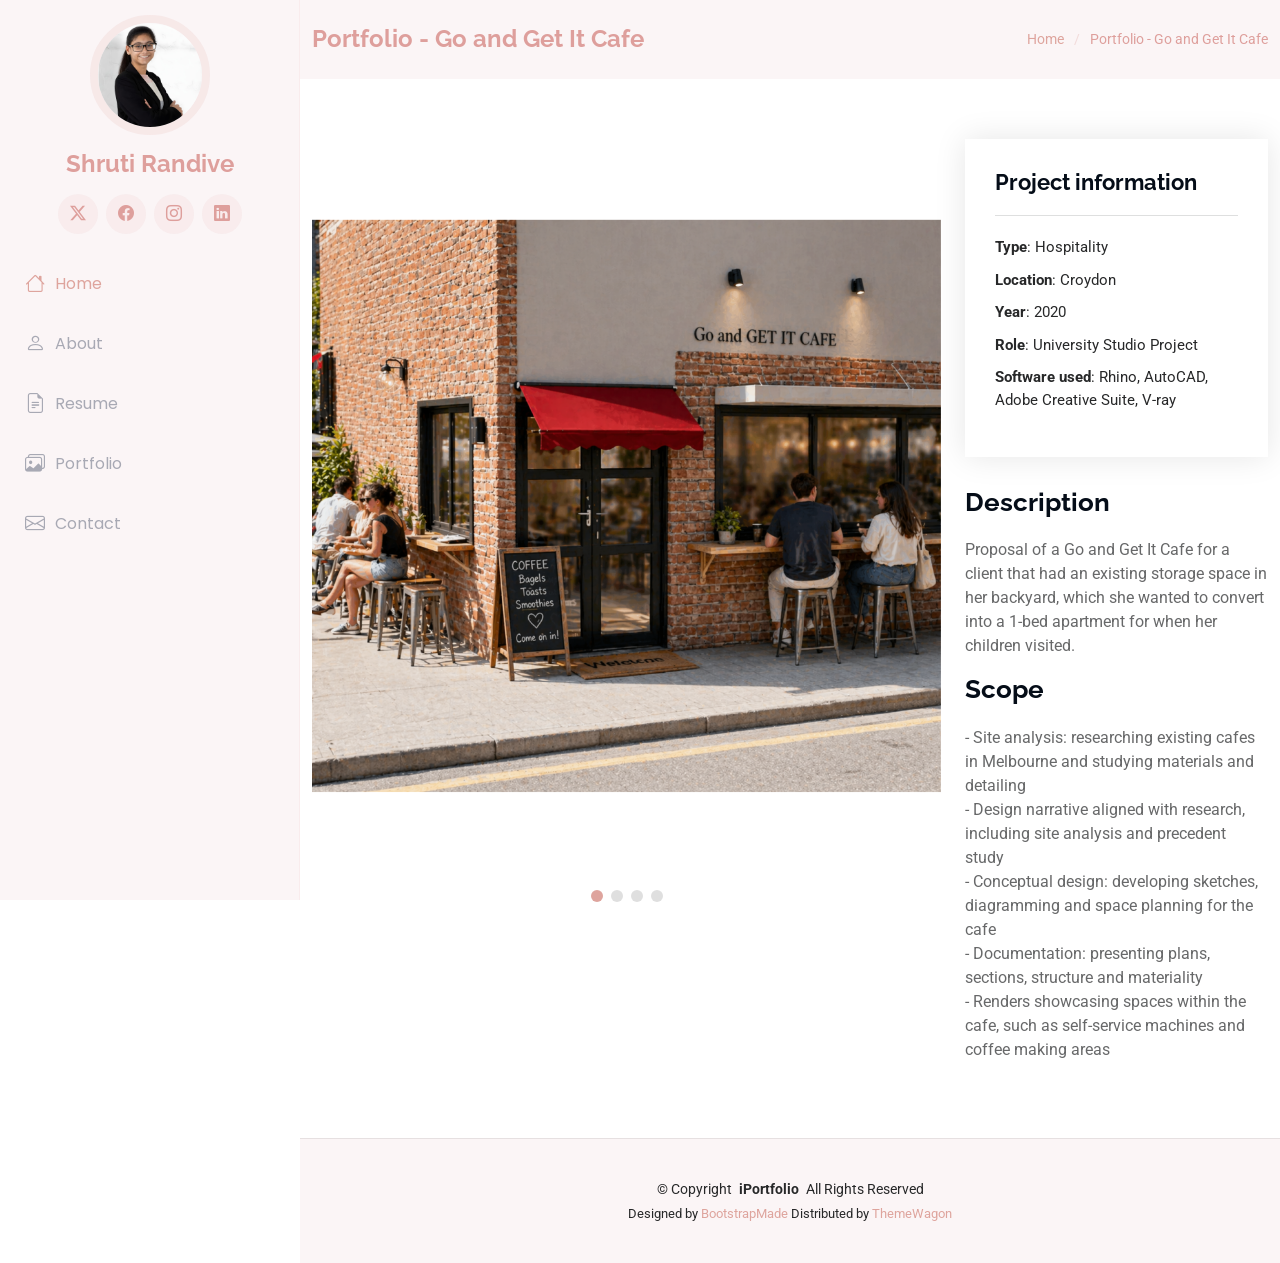
==== portfolio-cafe.html @ 5c04bd13 "adding cafe" ====
<!DOCTYPE html>
<html lang="en">

<head>
  <meta charset="utf-8">
  <meta content="width=device-width, initial-scale=1.0" name="viewport">
  <title>Shruti Randive - Portfolio Go and Get It Cafe</title>
  <meta content="" name="description">
  <meta content="" name="keywords">

  <!-- Favicons -->
  <link href="assets/img/favicon.png" rel="icon">
  <link href="assets/img/apple-touch-icon.png" rel="apple-touch-icon">

  <!-- Fonts -->
  <link href="https://fonts.googleapis.com" rel="preconnect">
  <link href="https://fonts.gstatic.com" rel="preconnect" crossorigin>
  <link href="https://fonts.googleapis.com/css2?family=Roboto:ital,wght@0,100;0,300;0,400;0,500;0,700;0,900;1,100;1,300;1,400;1,500;1,700;1,900&family=Poppins:ital,wght@0,100;0,200;0,300;0,400;0,500;0,600;0,700;0,800;0,900;1,100;1,200;1,300;1,400;1,500;1,600;1,700;1,800;1,900&family=Raleway:ital,wght@0,100;0,200;0,300;0,400;0,500;0,600;0,700;0,800;0,900;1,100;1,200;1,300;1,400;1,500;1,600;1,700;1,800;1,900&display=swap" rel="stylesheet">

  <!-- Vendor CSS Files -->
  <link href="assets/vendor/bootstrap/css/bootstrap.min.css" rel="stylesheet">
  <link href="assets/vendor/bootstrap-icons/bootstrap-icons.css" rel="stylesheet">
  <link href="assets/vendor/aos/aos.css" rel="stylesheet">
  <link href="assets/vendor/glightbox/css/glightbox.min.css" rel="stylesheet">
  <link href="assets/vendor/swiper/swiper-bundle.min.css" rel="stylesheet">

  <!-- Main CSS File -->
  <link href="assets/css/main.css" rel="stylesheet">

  <!-- =======================================================
  * Template Name: iPortfolio
  * Template URL: https://bootstrapmade.com/iportfolio-bootstrap-portfolio-websites-template/
  * Updated: Jun 29 2024 with Bootstrap v5.3.3
  * Author: BootstrapMade.com
  * License: https://bootstrapmade.com/license/
  ======================================================== -->
</head>

<body class="portfolio-details-page">

  <header id="header" class="header dark-background d-flex flex-column">
    <i class="header-toggle d-xl-none bi bi-list"></i>

    <div class="profile-img">
      <img src="assets/img/my-profile-img.jpg" alt="" class="img-fluid rounded-circle">
    </div>

    <a href="index.html" class="logo d-flex align-items-center justify-content-center">
      <!-- Uncomment the line below if you also wish to use an image logo -->
      <!-- <img src="assets/img/logo.png" alt=""> -->
      <h1 class="sitename">Shruti Randive</h1>
    </a>

    <div class="social-links text-center">
      <a href="#" class="twitter"><i class="bi bi-twitter-x"></i></a>
      <a href="#" class="facebook"><i class="bi bi-facebook"></i></a>
      <a href="#" class="instagram"><i class="bi bi-instagram"></i></a>
      <a href="http://linkedin.com/in/shruti-r-a570221b3" class="linkedin"><i class="bi bi-linkedin"></i></a>
    </div>

    <nav id="navmenu" class="navmenu">
      <ul>
        <li><a href="index.html#hero" class="active"><i class="bi bi-house navicon"></i>Home</a></li>
        <li><a href="index.html#about"><i class="bi bi-person navicon"></i> About</a></li>
        <li><a href="index.html#resume"><i class="bi bi-file-earmark-text navicon"></i> Resume</a></li>
        <li><a href="index.html#portfolio"><i class="bi bi-images navicon"></i> Portfolio</a></li>
        <li><a href="index.html#contact"><i class="bi bi-envelope navicon"></i> Contact</a></li>
      </ul>
    </nav>

  </header>

  <main class="main">

    <!-- Page Title -->
    <div class="page-title dark-background">
      <div class="container d-lg-flex justify-content-between align-items-center">
        <h1 class="mb-2 mb-lg-0">Portfolio - Go and Get It Cafe</h1>
        <nav class="breadcrumbs">
          <ol>
            <li><a href="index.html">Home</a></li>
            <li class="current">Portfolio - Go and Get It Cafe</li>
          </ol>
        </nav>
      </div>
    </div><!-- End Page Title -->

    <!-- Portfolio Details Section -->
    <section id="portfolio-details" class="portfolio-details section">

      <div class="container" data-aos="fade-up" data-aos-delay="100">

        <div class="row gy-4">

          <div class="col-lg-8">
            <div class="portfolio-details-slider swiper init-swiper">

              <script type="application/json" class="swiper-config">
                {
                  "loop": true,
                  "speed": 600,
                  "autoplay": {
                    "delay": 5000
                  },
                  "slidesPerView": "auto",
                  "pagination": {
                    "el": ".swiper-pagination",
                    "type": "bullets",
                    "clickable": true
                  }
                }
              </script>

              <div class="swiper-wrapper align-items-center">

              <div class="swiper-slide">
                <img src="assets/img/portfolio/cafe/main.png" alt="">
              </div>

              <div class="swiper-slide">
                <img src="assets/img/portfolio/cafe/info1.png" alt="">
              </div>

              <div class="swiper-slide">
                <img src="assets/img/portfolio/cafe/info2.png" alt="">
              </div>

              <div class="swiper-slide">
                <img src="assets/img/portfolio/cafe/info3.png" alt="">
              </div>

              </div>
              <div class="swiper-pagination"></div>
            </div>
          </div>

          <div class="col-lg-4">
            <div class="portfolio-info" data-aos="fade-up" data-aos-delay="200">
              <h3>Project information</h3>
              <ul>
                <li><strong>Type</strong>: Hospitality</li>
                <li><strong>Location</strong>: Croydon</li>
                <li><strong>Year</strong>: 2020</li>
                <li><strong>Role</strong>: University Studio Project</li>
                <li><strong>Software used</strong>: Rhino, AutoCAD, Adobe Creative Suite, V-ray</li>
              </ul>
            </div>
            <div class="portfolio-description" data-aos="fade-up" data-aos-delay="300">
              <h2>Description</h2>
              <p>
                Proposal of a Go and Get It Cafe for a client that had an existing storage space in her backyard, which she wanted to convert into a 1-bed apartment for when her children visited.
              </p>
              <h2>Scope</h2>
              <p>
                - Site analysis: researching existing cafes in Melbourne and studying materials and detailing
                <br>
                - Design narrative aligned with research, including site analysis and precedent study
                <br>
                - Conceptual design: developing sketches, diagramming and space planning for the cafe
                <br>
                - Documentation: presenting plans, sections, structure and materiality
                <br>
                - Renders showcasing spaces within the cafe, such as self-service machines and coffee making areas
              </p>

            </div>
          </div>

        </div>

      </div>

    </section><!-- /Portfolio Details Section -->

  </main>

  <footer id="footer" class="footer position-relative light-background">

    <div class="container">
      <div class="copyright text-center ">
        <p>© <span>Copyright</span> <strong class="px-1 sitename">iPortfolio</strong> <span>All Rights Reserved</span></p>
      </div>
      <div class="credits">
        <!-- All the links in the footer should remain intact. -->
        <!-- You can delete the links only if you've purchased the pro version. -->
        <!-- Licensing information: https://bootstrapmade.com/license/ -->
        <!-- Purchase the pro version with working PHP/AJAX contact form: [buy-url] -->
        Designed by <a href="https://bootstrapmade.com/">BootstrapMade</a> Distributed by <a href="https://themewagon.com">ThemeWagon</a>
      </div>
    </div>

  </footer>

  <!-- Scroll Top -->
  <a href="#" id="scroll-top" class="scroll-top d-flex align-items-center justify-content-center"><i class="bi bi-arrow-up-short"></i></a>

  <!-- Preloader -->
  <div id="preloader"></div>

  <!-- Vendor JS Files -->
  <script src="assets/vendor/bootstrap/js/bootstrap.bundle.min.js"></script>
  <script src="assets/vendor/php-email-form/validate.js"></script>
  <script src="assets/vendor/aos/aos.js"></script>
  <script src="assets/vendor/typed.js/typed.umd.js"></script>
  <script src="assets/vendor/purecounter/purecounter_vanilla.js"></script>
  <script src="assets/vendor/waypoints/noframework.waypoints.js"></script>
  <script src="assets/vendor/glightbox/js/glightbox.min.js"></script>
  <script src="assets/vendor/imagesloaded/imagesloaded.pkgd.min.js"></script>
  <script src="assets/vendor/isotope-layout/isotope.pkgd.min.js"></script>
  <script src="assets/vendor/swiper/swiper-bundle.min.js"></script>

  <!-- Main JS File -->
  <script src="assets/js/main.js"></script>

</body>

</html>
---- assets/css/main.css ----
/**
* Template Name: iPortfolio
* Template URL: https://bootstrapmade.com/iportfolio-bootstrap-portfolio-websites-template/
* Updated: Jun 29 2024 with Bootstrap v5.3.3
* Author: BootstrapMade.com
* License: https://bootstrapmade.com/license/
*/

/*--------------------------------------------------------------
# Font & Color Variables
# Help: https://bootstrapmade.com/color-system/
--------------------------------------------------------------*/
/* Fonts */
:root {
  --default-font: "Roboto",  system-ui, -apple-system, "Segoe UI", Roboto, "Helvetica Neue", Arial, "Noto Sans", "Liberation Sans", sans-serif, "Apple Color Emoji", "Segoe UI Emoji", "Segoe UI Symbol", "Noto Color Emoji";
  --heading-font: "Raleway",  sans-serif;
  --nav-font: "Poppins",  sans-serif;
}

/* Global Colors - The following color variables are used throughout the website. Updating them here will change the color scheme of the entire website */
:root { 
  --background-color: #ffffff; /* Background color for the entire website, including individual sections */
  --default-color: #272829; /* Default color used for the majority of the text content across the entire website */
  --heading-color: #050d18; /* Color for headings, subheadings and title throughout the website */
  --accent-color: #dea49d; /* Accent color that represents your brand on the website. It's used for buttons, links, and other elements that need to stand out */
  --surface-color: #ffffff; /* The surface color is used as a background of boxed elements within sections, such as cards, icon boxes, or other elements that require a visual separation from the global background. */
  --contrast-color: #ffffff; /* Contrast color for text, ensuring readability against backgrounds of accent, heading, or default colors. */
}

/* Nav Menu Colors - The following color variables are used specifically for the navigation menu. They are separate from the global colors to allow for more customization options */
:root {
  --nav-color: #a8a9b4;  /* The default color of the main navmenu links */
  --nav-hover-color: #dea49d; /* Applied to main navmenu links when they are hovered over or active */
  --nav-mobile-background-color: #040b14; /* Used as the background color for mobile navigation menu */
  --nav-dropdown-background-color: #040b14; /* Used as the background color for dropdown items that appear when hovering over primary navigation items */
  --nav-dropdown-color: #a8a9b4; /* Used for navigation links of the dropdown items in the navigation menu. */
  --nav-dropdown-hover-color: #dea49d; /* Similar to --nav-hover-color, this color is applied to dropdown navigation links when they are hovered over. */
}

/* Color Presets - These classes override global colors when applied to any section or element, providing reuse of the sam color scheme. */

.light-background {
  --background-color: #fbf5f6;
  --surface-color: #ffffff;
}

.dark-background {
  --background-color: #fbf5f6;
  --default-color: #de9f9c;
  --heading-color: #de9f9c;
  --surface-color: #151f2b;
  --contrast-color: #ffffff;
}

/* Smooth scroll */
:root {
  scroll-behavior: smooth;
}

/*--------------------------------------------------------------
# General Styling & Shared Classes
--------------------------------------------------------------*/
body {
  color: var(--default-color);
  background-color: var(--background-color);
  font-family: var(--default-font);
}

a {
  color: var(--accent-color);
  text-decoration: none;
  transition: 0.3s;
}

a:hover {
  color: color-mix(in srgb, var(--accent-color), transparent 25%);
  text-decoration: none;
}

h1,
h2,
h3,
h4,
h5,
h6 {
  color: var(--heading-color);
  font-family: var(--heading-font);
}

/* PHP Email Form Messages
------------------------------*/
.php-email-form .error-message {
  display: none;
  background: #df1529;
  color: #ffffff;
  text-align: left;
  padding: 15px;
  margin-bottom: 24px;
  font-weight: 600;
}

.php-email-form .sent-message {
  display: none;
  color: #ffffff;
  background: #059652;
  text-align: center;
  padding: 15px;
  margin-bottom: 24px;
  font-weight: 600;
}

.php-email-form .loading {
  display: none;
  background: var(--surface-color);
  text-align: center;
  padding: 15px;
  margin-bottom: 24px;
}

.php-email-form .loading:before {
  content: "";
  display: inline-block;
  border-radius: 50%;
  width: 24px;
  height: 24px;
  margin: 0 10px -6px 0;
  border: 3px solid var(--accent-color);
  border-top-color: var(--surface-color);
  animation: php-email-form-loading 1s linear infinite;
}

@keyframes php-email-form-loading {
  0% {
    transform: rotate(0deg);
  }

  100% {
    transform: rotate(360deg);
  }
}

/*--------------------------------------------------------------
# Global Header
--------------------------------------------------------------*/
.header {
  color: var(--default-color);
  background-color: var(--background-color);
  position: fixed;
  top: 0;
  left: 0;
  bottom: 0;
  padding: 0 15px;
  width: 300px;
  transition: all ease-in-out 0.3s;
  overflow-y: auto;
  z-index: 997;
  border-right: 1px solid color-mix(in srgb, var(--default-color), transparent 90%);
}

.header .profile-img img {
  margin: 15px auto;
  display: block;
  width: 120px;
  border: 8px solid color-mix(in srgb, var(--default-color), transparent 85%);
}

.header .logo {
  line-height: 1;
  margin-bottom: 15px;
}

.header .logo img {
  max-height: 32px;
  margin-right: 8px;
}

.header .logo h1 {
  font-size: 24px;
  margin: 0;
  font-weight: 700;
  color: var(--heading-color);
}

.header .social-links {
  margin: 0 0 20px 0;
}

.header .social-links a {
  font-size: 16px;
  display: inline-flex;
  align-items: center;
  justify-content: center;
  background: color-mix(in srgb, var(--default-color), transparent 90%);
  color: var(--default-color);
  margin: 0 2px;
  border-radius: 50%;
  text-align: center;
  width: 40px;
  height: 40px;
  transition: 0.3s;
}

.header .social-links a:hover {
  color: var(--contrast-color);
  background: var(--accent-color);
}

@media (min-width: 1200px) {

  .header~main,
  .header~#footer {
    margin-left: 300px;
  }
}

@media (max-width: 1199px) {
  .header {
    left: -100%;
  }
}

.header.header-show {
  left: 0;
}

.header .header-toggle {
  color: var(--contrast-color);
  background-color: var(--accent-color);
  font-size: 22px;
  display: flex;
  align-items: center;
  justify-content: center;
  width: 40px;
  height: 40px;
  border-radius: 50%;
  cursor: pointer;
  position: fixed;
  top: 15px;
  right: 15px;
  z-index: 9999;
  transition: background-color 0.3s;
}

.header .header-toggle:hover {
  color: var(--contrast-color);
  background-color: color-mix(in srgb, var(--accent-color) 90%, white 15%);
}

/*--------------------------------------------------------------
# Navigation Menu
--------------------------------------------------------------*/
.mobile-nav-toggle {
  display: none;
}

.navmenu {
  padding: 0;
  z-index: 9997;
}

.navmenu ul {
  list-style: none;
  padding: 0 0 20px 0;
  margin: 0;
}

.navmenu a,
.navmenu a:focus {
  color: var(--nav-color);
  padding: 15px 10px;
  font-family: var(--nav-font);
  font-size: 16px;
  font-weight: 400;
  display: flex;
  align-items: center;
  white-space: nowrap;
  transition: 0.3s;
  width: 100%;
}

.navmenu a .navicon,
.navmenu a:focus .navicon {
  font-size: 20px;
  margin-right: 10px;
}

.navmenu a .toggle-dropdown,
.navmenu a:focus .toggle-dropdown {
  font-size: 12px;
  line-height: 0;
  margin-left: auto;
  width: 30px;
  height: 30px;
  display: flex;
  align-items: center;
  justify-content: center;
  border-radius: 50%;
  transition: 0.3s;
  flex-shrink: 0;
  background-color: color-mix(in srgb, var(--accent-color), transparent 90%);
}

.navmenu a .toggle-dropdown:hover,
.navmenu a:focus .toggle-dropdown:hover {
  background-color: var(--accent-color);
  color: var(--contrast-color);
}

.navmenu a:hover,
.navmenu .active,
.navmenu .active:focus {
  color: var(--nav-hover-color);
}

.navmenu a:hover .navicon,
.navmenu .active .navicon,
.navmenu .active:focus .navicon {
  color: var(--accent-color);
}

.navmenu .active .toggle-dropdown,
.navmenu .active:focus .toggle-dropdown {
  background-color: var(--accent-color);
  color: var(--contrast-color);
  transform: rotate(180deg);
}

.navmenu .dropdown {
  display: block;
}

.navmenu .dropdown a,
.navmenu .dropdown a:focus {
  color: --nav-dropdown-color;
}

.navmenu .dropdown a:hover,
.navmenu .dropdown .active,
.navmenu .dropdown .active:focus {
  color: var(--nav-dropdown-hover-color);
}

.navmenu .dropdown ul {
  position: static;
  display: none;
  z-index: 99;
  padding: 5px 10px;
  margin: 5px 10px;
  background-color: var(--nav-dropdown-background-color);
  border: 1px solid color-mix(in srgb, var(--default-color), transparent 90%);
  box-shadow: none;
  transition: all 0.5s ease-in-out;
}

.navmenu .dropdown ul ul {
  background-color: rgba(33, 37, 41, 0.1);
}

.navmenu .dropdown>.dropdown-active {
  display: block;
  background-color: rgba(33, 37, 41, 0.03);
}

/*--------------------------------------------------------------
# Global Footer
--------------------------------------------------------------*/
.footer {
  color: var(--default-color);
  background-color: var(--background-color);
  font-size: 14px;
  padding: 40px 0;
  position: relative;
  border-top: 1px solid color-mix(in srgb, var(--default-color), transparent 90%);
}

.footer .copyright p {
  margin-bottom: 0;
}

.footer .credits {
  margin-top: 4px;
  font-size: 13px;
  text-align: center;
}

/*--------------------------------------------------------------
# Preloader
--------------------------------------------------------------*/
#preloader {
  position: fixed;
  inset: 0;
  z-index: 999999;
  overflow: hidden;
  background: var(--background-color);
  transition: all 0.6s ease-out;
}

#preloader:before {
  content: "";
  position: fixed;
  top: calc(50% - 30px);
  left: calc(50% - 30px);
  border: 6px solid #ffffff;
  border-color: var(--accent-color) transparent var(--accent-color) transparent;
  border-radius: 50%;
  width: 60px;
  height: 60px;
  animation: animate-preloader 1.5s linear infinite;
}

@keyframes animate-preloader {
  0% {
    transform: rotate(0deg);
  }

  100% {
    transform: rotate(360deg);
  }
}

/*--------------------------------------------------------------
# Scroll Top Button
--------------------------------------------------------------*/
.scroll-top {
  position: fixed;
  visibility: hidden;
  opacity: 0;
  right: 15px;
  bottom: -15px;
  z-index: 99999;
  background-color: var(--accent-color);
  width: 44px;
  height: 44px;
  border-radius: 50px;
  transition: all 0.4s;
}

.scroll-top i {
  font-size: 24px;
  color: var(--contrast-color);
  line-height: 0;
}

.scroll-top:hover {
  background-color: color-mix(in srgb, var(--accent-color), transparent 20%);
  color: var(--contrast-color);
}

.scroll-top.active {
  visibility: visible;
  opacity: 1;
  bottom: 15px;
}

/*--------------------------------------------------------------
# Disable aos animation delay on mobile devices
--------------------------------------------------------------*/
@media screen and (max-width: 768px) {
  [data-aos-delay] {
    transition-delay: 0 !important;
  }
}

/*--------------------------------------------------------------
# Global Page Titles & Breadcrumbs
--------------------------------------------------------------*/
.page-title {
  color: var(--default-color);
  background-color: var(--background-color);
  padding: 25px 0;
  position: relative;
}

.page-title h1 {
  font-size: 24px;
  font-weight: 700;
}

.page-title .breadcrumbs ol {
  display: flex;
  flex-wrap: wrap;
  list-style: none;
  padding: 0;
  margin: 0;
  font-size: 14px;
  font-weight: 400;
}

.page-title .breadcrumbs ol li+li {
  padding-left: 10px;
}

.page-title .breadcrumbs ol li+li::before {
  content: "/";
  display: inline-block;
  padding-right: 10px;
  color: color-mix(in srgb, var(--default-color), transparent 70%);
}

/*--------------------------------------------------------------
# Global Sections
--------------------------------------------------------------*/
section,
.section {
  color: var(--default-color);
  background-color: var(--background-color);
  padding: 60px 0;
  overflow: clip;
}

/*--------------------------------------------------------------
# Global Section Titles
--------------------------------------------------------------*/
.section-title {
  padding-bottom: 60px;
  position: relative;
}

.section-title h2 {
  font-size: 32px;
  font-weight: 700;
  margin-bottom: 20px;
  padding-bottom: 20px;
  position: relative;
}

.section-title h2:after {
  content: "";
  position: absolute;
  display: block;
  width: 50px;
  height: 3px;
  background: var(--accent-color);
  left: 0;
  bottom: 0;
}

.section-title p {
  margin-bottom: 0;
}

/*--------------------------------------------------------------
# Hero Section
--------------------------------------------------------------*/
.hero {
	color: #fff;
	background: linear-gradient(-45deg, #ffffff, #ff468d);
	background-size: 400% 400%;
	-webkit-animation: Gradient 10s ease infinite;
	-moz-animation: Gradient 10s ease infinite;
	animation: Gradient 10s ease infinite;
  width: 100%;
  min-height: 100vh;
  position: relative;
  padding: 80px 0;
  display: flex;
  align-items: center;
  justify-content: center;
}

.hero img {
  position: absolute;
  inset: 0;
  display: block;
  width: 100%;
  height: 100%;
  object-fit: cover;
  z-index: 1;
}

.hero:before {
  content: "";
  background: color-mix(in srgb, var(--background-color), transparent 70%);
  position: absolute;
  inset: 0;
  z-index: 2;
}

.hero .container {
  position: relative;
  z-index: 3;
}

.hero h2 {
  margin: 0;
  font-size: 64px;
  font-weight: 700;
}

.hero p {
  margin: 5px 0 0 0;
  font-size: 26px;
}

.hero p span {
  letter-spacing: 1px;
  border-bottom: 2px solid var(--accent-color);
}

.hero .social-links {
  margin-top: 25px;
}

.hero .social-links a {
  font-size: 24px;
  display: inline-block;
  color: color-mix(in srgb, var(--default-color), transparent 50%);
  line-height: 1;
  margin-right: 20px;
  transition: 0.3s;
}

.hero .social-links a:hover {
  color: var(--accent-color);
}

@media (max-width: 768px) {
  .hero h2 {
    font-size: 32px;
  }

  .hero p {
    font-size: 20px;
  }
}

@-webkit-keyframes Gradient {
	0% {
		background-position: 0% 50%
	}
	50% {
		background-position: 100% 50%
	}
	100% {
		background-position: 0% 50%
	}
}

@-moz-keyframes Gradient {
	0% {
		background-position: 0% 50%
	}
	50% {
		background-position: 100% 50%
	}
	100% {
		background-position: 0% 50%
	}
}

@keyframes Gradient {
	0% {
		background-position: 0% 50%
	}
	50% {
		background-position: 100% 50%
	}
	100% {
		background-position: 0% 50%
	}
}

.shruti-title {
  --heading-color: #151f2b;
}

/*--------------------------------------------------------------
# About Section
--------------------------------------------------------------*/
.about .content h2 {
  font-weight: 700;
  font-size: 24px;
}

.about .content ul {
  list-style: none;
  padding: 0;
}

.about .content ul li {
  margin-bottom: 20px;
  display: flex;
  align-items: center;
}

.about .content ul strong {
  margin-right: 10px;
}

.about .content ul i {
  font-size: 16px;
  margin-right: 5px;
  color: var(--accent-color);
  line-height: 0;
}

/*--------------------------------------------------------------
# Stats Section
--------------------------------------------------------------*/
.stats .stats-item {
  padding: 30px;
  width: 100%;
}

.stats .stats-item i {
  color: var(--accent-color);
  display: block;
  font-size: 44px;
  float: left;
  line-height: 0;
}

.stats .stats-item .purecounter {
  color: var(--heading-color);
  font-size: 48px;
  line-height: 40px;
  display: block;
  font-weight: 700;
  margin-left: 60px;
}

.stats .stats-item p {
  color: color-mix(in srgb, var(--default-color), transparent 40%);
  padding: 15px 0 0 0;
  margin: 0 0 0 60px;
  font-family: var(--heading-font);
  font-size: 14px;
}

/*--------------------------------------------------------------
# Skills Section
--------------------------------------------------------------*/
.skills .progress {
  height: 60px;
  display: block;
  background: none;
  border-radius: 0;
}

.skills .progress .skill {
  color: var(--heading-color);
  padding: 0;
  margin: 0 0 6px 0;
  text-transform: uppercase;
  display: block;
  font-weight: 600;
  font-family: var(--heading-font);
}

.skills .progress .skill .val {
  float: right;
  font-style: normal;
}

.skills .progress-bar-wrap {
  background: color-mix(in srgb, var(--default-color), transparent 90%);
  height: 10px;
}

.skills .progress-bar {
  width: 1px;
  height: 10px;
  transition: 0.9s;
  background-color: var(--accent-color);
}

/*--------------------------------------------------------------
# Resume Section
--------------------------------------------------------------*/
.resume .resume-title {
  color: var(--heading-color);
  font-size: 26px;
  font-weight: 700;
  margin-top: 20px;
  margin-bottom: 20px;
}

.resume .resume-item {
  padding: 0 0 20px 20px;
  margin-top: -2px;
  border-left: 2px solid var(--accent-color);
  position: relative;
}

.resume .resume-item h4 {
  line-height: 18px;
  font-size: 18px;
  font-weight: 600;
  text-transform: uppercase;
  color: color-mix(in srgb, var(--default-color), transparent 20%);
  margin-bottom: 10px;
}

.resume .resume-item h5 {
  font-size: 16px;
  padding: 5px 15px;
  display: inline-block;
  font-weight: 600;
  margin-bottom: 10px;
}

.resume .resume-item ul {
  padding-left: 20px;
}

.resume .resume-item ul li {
  padding-bottom: 10px;
}

.resume .resume-item:last-child {
  padding-bottom: 0;
}

.resume .resume-item::before {
  content: "";
  position: absolute;
  width: 16px;
  height: 16px;
  border-radius: 50px;
  left: -9px;
  top: 0;
  background: var(--background-color);
  border: 2px solid var(--accent-color);
}

/*--------------------------------------------------------------
# Portfolio Section
--------------------------------------------------------------*/
.portfolio .portfolio-filters {
  padding: 0;
  margin: 0 auto 20px auto;
  list-style: none;
  text-align: center;
}

.portfolio .portfolio-filters li {
  cursor: pointer;
  display: inline-block;
  padding: 0;
  font-size: 14px;
  font-weight: 400;
  margin: 0 10px;
  line-height: 1;
  text-transform: uppercase;
  margin-bottom: 10px;
  transition: all 0.3s ease-in-out;
}

.portfolio .portfolio-filters li:hover,
.portfolio .portfolio-filters li.filter-active {
  color: var(--accent-color);
}

.portfolio .portfolio-filters li:first-child {
  margin-left: 0;
}

.portfolio .portfolio-filters li:last-child {
  margin-right: 0;
}

@media (max-width: 575px) {
  .portfolio .portfolio-filters li {
    font-size: 14px;
    margin: 0 5px;
  }
}

.portfolio .portfolio-content {
  position: relative;
  overflow: hidden;
}

.portfolio .portfolio-content img {
  transition: 0.3s;
}

.portfolio .portfolio-content .portfolio-info {
  opacity: 0;
  position: absolute;
  inset: 0;
  z-index: 3;
  transition: all ease-in-out 0.3s;
  background: rgba(0, 0, 0, 0.6);
  padding: 15px;
}

.portfolio .portfolio-content .portfolio-info h4 {
  font-size: 14px;
  padding: 5px 10px;
  font-weight: 400;
  color: #ffffff;
  display: inline-block;
  background-color: var(--accent-color);
}

.portfolio .portfolio-content .portfolio-info p {
  position: absolute;
  bottom: 10px;
  text-align: center;
  display: inline-block;
  left: 0;
  right: 0;
  font-size: 16px;
  font-weight: 600;
  color: rgba(255, 255, 255, 0.8);
}

.portfolio .portfolio-content .portfolio-info .preview-link,
.portfolio .portfolio-content .portfolio-info .details-link {
  position: absolute;
  left: calc(50% - 40px);
  font-size: 26px;
  top: calc(50% - 14px);
  color: #fff;
  transition: 0.3s;
  line-height: 1.2;
}

.portfolio .portfolio-content .portfolio-info .preview-link:hover,
.portfolio .portfolio-content .portfolio-info .details-link:hover {
  color: var(--accent-color);
}

.portfolio .portfolio-content .portfolio-info .details-link {
  left: 50%;
  font-size: 34px;
  line-height: 0;
}

.portfolio .portfolio-content:hover .portfolio-info {
  opacity: 1;
}

.portfolio .portfolio-content:hover img {
  transform: scale(1.1);
}

/*--------------------------------------------------------------
# Services Section
--------------------------------------------------------------*/
.services .service-item {
  position: relative;
}

.services .service-item .icon {
  background: var(--accent-color);
  display: flex;
  align-items: center;
  justify-content: center;
  width: 54px;
  height: 54px;
  border-radius: 50%;
  transition: 0.5s;
  border: 1px solid var(--accent-color);
  margin-right: 20px;
}

.services .service-item .icon i {
  color: var(--contrast-color);
  font-size: 24px;
  line-height: 0;
}

.services .service-item:hover .icon {
  background: var(--surface-color);
}

.services .service-item:hover .icon i {
  color: var(--accent-color);
}

.services .service-item .title {
  font-weight: 700;
  margin-bottom: 15px;
  font-size: 18px;
}

.services .service-item .title a {
  color: var(--heading-color);
}

.services .service-item .title a:hover {
  color: var(--accent-color);
}

.services .service-item .description {
  line-height: 24px;
  font-size: 14px;
}

/*--------------------------------------------------------------
# Testimonials Section
--------------------------------------------------------------*/
.testimonials .testimonials-carousel,
.testimonials .testimonials-slider {
  overflow: hidden;
}

.testimonials .testimonial-item {
  box-sizing: content-box;
  text-align: center;
  min-height: 320px;
}

.testimonials .testimonial-item .testimonial-img {
  width: 90px;
  border-radius: 50%;
  margin: 0 auto;
}

.testimonials .testimonial-item h3 {
  font-size: 18px;
  font-weight: bold;
  margin: 10px 0 5px 0;
}

.testimonials .testimonial-item h4 {
  font-size: 14px;
  color: color-mix(in srgb, var(--default-color), transparent 20%);
  margin: 0;
}

.testimonials .testimonial-item .quote-icon-left,
.testimonials .testimonial-item .quote-icon-right {
  color: color-mix(in srgb, var(--accent-color), transparent 40%);
  font-size: 26px;
  line-height: 0;
}

.testimonials .testimonial-item .quote-icon-left {
  display: inline-block;
  left: -5px;
  position: relative;
}

.testimonials .testimonial-item .quote-icon-right {
  display: inline-block;
  right: -5px;
  position: relative;
  top: 10px;
  transform: scale(-1, -1);
}

.testimonials .testimonial-item p {
  font-style: italic;
  margin: 0 15px 15px 15px;
  padding: 20px;
  background-color: var(--surface-color);
  position: relative;
  margin-bottom: 35px;
  border-radius: 6px;
  box-shadow: 0px 2px 15px rgba(0, 0, 0, 0.1);
}

.testimonials .testimonial-item p::after {
  content: "";
  width: 0;
  height: 0;
  border-top: 20px solid var(--surface-color);
  border-right: 20px solid transparent;
  border-left: 20px solid transparent;
  position: absolute;
  bottom: -20px;
  left: calc(50% - 20px);
}

.testimonials .swiper-wrapper {
  height: auto;
}

.testimonials .swiper-pagination {
  margin-top: 40px;
  position: relative;
}

.testimonials .swiper-pagination .swiper-pagination-bullet {
  width: 12px;
  height: 12px;
  background-color: var(--background-color);
  opacity: 1;
  border: 1px solid var(--accent-color);
}

.testimonials .swiper-pagination .swiper-pagination-bullet-active {
  background-color: var(--accent-color);
}

/*--------------------------------------------------------------
# Contact Section
--------------------------------------------------------------*/
.contact .info-wrap {
  background-color: var(--surface-color);
  box-shadow: 0px 0px 20px rgba(0, 0, 0, 0.1);
  padding: 30px;
}

@media (max-width: 575px) {
  .contact .info-wrap {
    padding: 20px;
  }
}

.contact .info-item {
  margin-bottom: 40px;
}

.contact .info-item i {
  font-size: 20px;
  color: var(--accent-color);
  background: color-mix(in srgb, var(--accent-color), transparent 92%);
  width: 44px;
  height: 44px;
  display: flex;
  justify-content: center;
  align-items: center;
  border-radius: 50px;
  transition: all 0.3s ease-in-out;
  margin-right: 15px;
}

.contact .info-item h3 {
  padding: 0;
  font-size: 18px;
  font-weight: 700;
  margin-bottom: 5px;
}

.contact .info-item p {
  padding: 0;
  margin-bottom: 0;
  font-size: 14px;
}

.contact .info-item:hover i {
  background: var(--accent-color);
  color: var(--contrast-color);
}

.contact .php-email-form {
  background-color: var(--surface-color);
  height: 100%;
  padding: 30px;
  box-shadow: 0px 0px 20px rgba(0, 0, 0, 0.1);
}

@media (max-width: 575px) {
  .contact .php-email-form {
    padding: 20px;
  }
}

.contact .php-email-form input[type=text],
.contact .php-email-form input[type=email],
.contact .php-email-form textarea {
  font-size: 14px;
  padding: 10px 15px;
  box-shadow: none;
  border-radius: 0;
  color: var(--default-color);
  background-color: var(--surface-color);
  border-color: color-mix(in srgb, var(--default-color), transparent 80%);
}

.contact .php-email-form input[type=text]:focus,
.contact .php-email-form input[type=email]:focus,
.contact .php-email-form textarea:focus {
  border-color: var(--accent-color);
}

.contact .php-email-form input[type=text]::placeholder,
.contact .php-email-form input[type=email]::placeholder,
.contact .php-email-form textarea::placeholder {
  color: color-mix(in srgb, var(--default-color), transparent 70%);
}

.contact .php-email-form button[type=submit] {
  color: var(--contrast-color);
  background: var(--accent-color);
  border: 0;
  padding: 10px 30px;
  transition: 0.4s;
  border-radius: 50px;
}

.contact .php-email-form button[type=submit]:hover {
  background: color-mix(in srgb, var(--accent-color), transparent 25%);
}

/*--------------------------------------------------------------
# Portfolio Details Section
--------------------------------------------------------------*/
.portfolio-details .portfolio-details-slider img {
  width: 100%;
}

.portfolio-details .portfolio-details-slider .swiper-pagination {
  margin-top: 20px;
  position: relative;
}

.portfolio-details .portfolio-details-slider .swiper-pagination .swiper-pagination-bullet {
  width: 12px;
  height: 12px;
  background-color: color-mix(in srgb, var(--default-color), transparent 85%);
  opacity: 1;
}

.portfolio-details .portfolio-details-slider .swiper-pagination .swiper-pagination-bullet-active {
  background-color: var(--accent-color);
}

.portfolio-details .portfolio-info {
  padding: 30px;
  box-shadow: 0px 0 30px rgba(0, 0, 0, 0.1);
}

.portfolio-details .portfolio-info h3 {
  font-size: 22px;
  font-weight: 700;
  margin-bottom: 20px;
  padding-bottom: 20px;
  border-bottom: 1px solid color-mix(in srgb, var(--default-color), transparent 85%);
}

.portfolio-details .portfolio-info ul {
  list-style: none;
  padding: 0;
  font-size: 15px;
}

.portfolio-details .portfolio-info ul li+li {
  margin-top: 10px;
}

.portfolio-details .portfolio-description {
  padding-top: 30px;
}

.portfolio-details .portfolio-description h2 {
  font-size: 26px;
  font-weight: 700;
  margin-bottom: 20px;
}

.portfolio-details .portfolio-description p {
  padding: 0;
  color: color-mix(in srgb, var(--default-color), transparent 30%);
}

/*--------------------------------------------------------------
# Service Details Section
--------------------------------------------------------------*/
.service-details .services-list {
  padding: 10px 30px;
  border: 1px solid color-mix(in srgb, var(--default-color), transparent 90%);
  margin-bottom: 20px;
}

.service-details .services-list a {
  display: block;
  line-height: 1;
  padding: 8px 0 8px 15px;
  border-left: 3px solid color-mix(in srgb, var(--default-color), transparent 70%);
  margin: 20px 0;
  color: color-mix(in srgb, var(--default-color), transparent 20%);
  transition: 0.3s;
}

.service-details .services-list a.active {
  color: var(--heading-color);
  font-weight: 700;
  border-color: var(--accent-color);
}

.service-details .services-list a:hover {
  border-color: var(--accent-color);
}

.service-details .services-img {
  margin-bottom: 20px;
}

.service-details h3 {
  font-size: 26px;
  font-weight: 700;
}

.service-details h4 {
  font-size: 20px;
  font-weight: 700;
}

.service-details p {
  font-size: 15px;
}

.service-details ul {
  list-style: none;
  padding: 0;
  font-size: 15px;
}

.service-details ul li {
  padding: 5px 0;
  display: flex;
  align-items: center;
}

.service-details ul i {
  font-size: 20px;
  margin-right: 8px;
  color: var(--accent-color);
}

/*--------------------------------------------------------------
# Starter Section Section
--------------------------------------------------------------*/
.starter-section {
  /* Add your styles here */
}
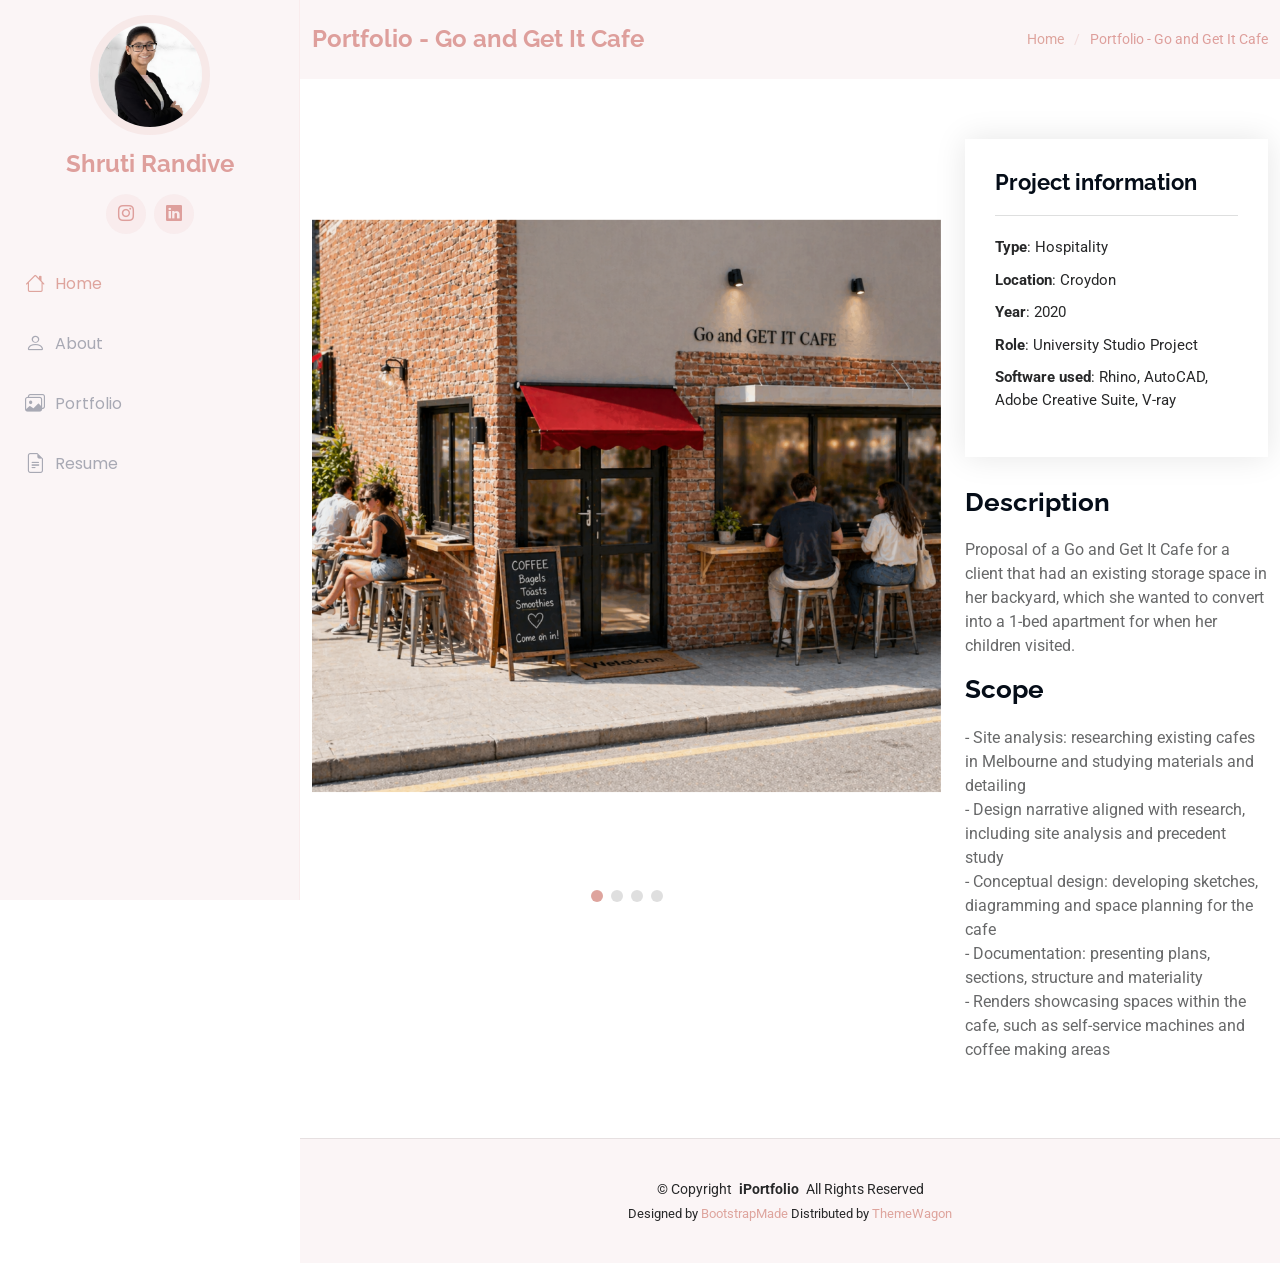
==== commit b09d0811: "fixing single click" ====
--- a/portfolio-cafe.html
+++ b/portfolio-cafe.html
@@ -52,9 +52,7 @@
     </a>
 
     <div class="social-links text-center">
-      <a href="#" class="twitter"><i class="bi bi-twitter-x"></i></a>
-      <a href="#" class="facebook"><i class="bi bi-facebook"></i></a>
-      <a href="#" class="instagram"><i class="bi bi-instagram"></i></a>
+      <a href="https://www.instagram.com/shruti_archistudio" class="instagram"><i class="bi bi-instagram"></i></a>
       <a href="http://linkedin.com/in/shruti-r-a570221b3" class="linkedin"><i class="bi bi-linkedin"></i></a>
     </div>
 
@@ -62,9 +60,8 @@
       <ul>
         <li><a href="index.html#hero" class="active"><i class="bi bi-house navicon"></i>Home</a></li>
         <li><a href="index.html#about"><i class="bi bi-person navicon"></i> About</a></li>
+        <li><a href="index.html#portfolio"><i class="bi bi-images navicon"></i> Portfolio</a></li>
         <li><a href="index.html#resume"><i class="bi bi-file-earmark-text navicon"></i> Resume</a></li>
-        <li><a href="index.html#portfolio"><i class="bi bi-images navicon"></i> Portfolio</a></li>
-        <li><a href="index.html#contact"><i class="bi bi-envelope navicon"></i> Contact</a></li>
       </ul>
     </nav>
 
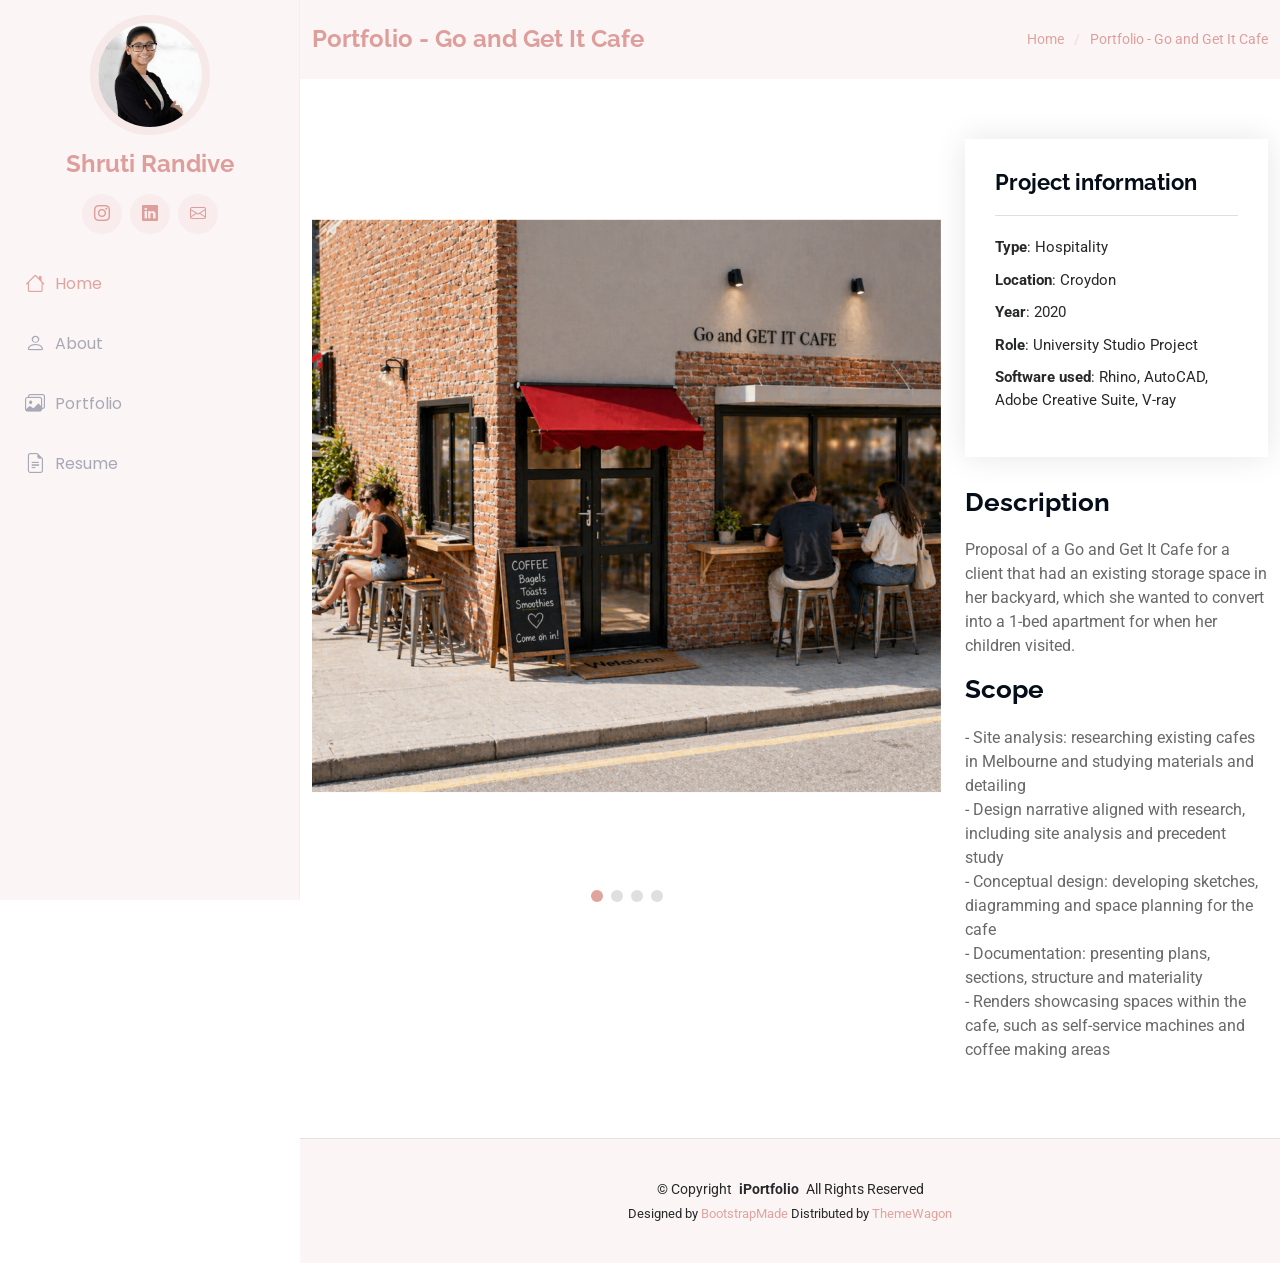
==== commit c021f31c: "adding email to all portfolio pages" ====
--- a/portfolio-cafe.html
+++ b/portfolio-cafe.html
@@ -54,6 +54,7 @@
     <div class="social-links text-center">
       <a href="https://www.instagram.com/shruti_archistudio" class="instagram"><i class="bi bi-instagram"></i></a>
       <a href="http://linkedin.com/in/shruti-r-a570221b3" class="linkedin"><i class="bi bi-linkedin"></i></a>
+      <a href="mailto:shrutirandiveed@gmail.com" class="email"><i class="bi bi-envelope"></i></a>
     </div>
 
     <nav id="navmenu" class="navmenu">
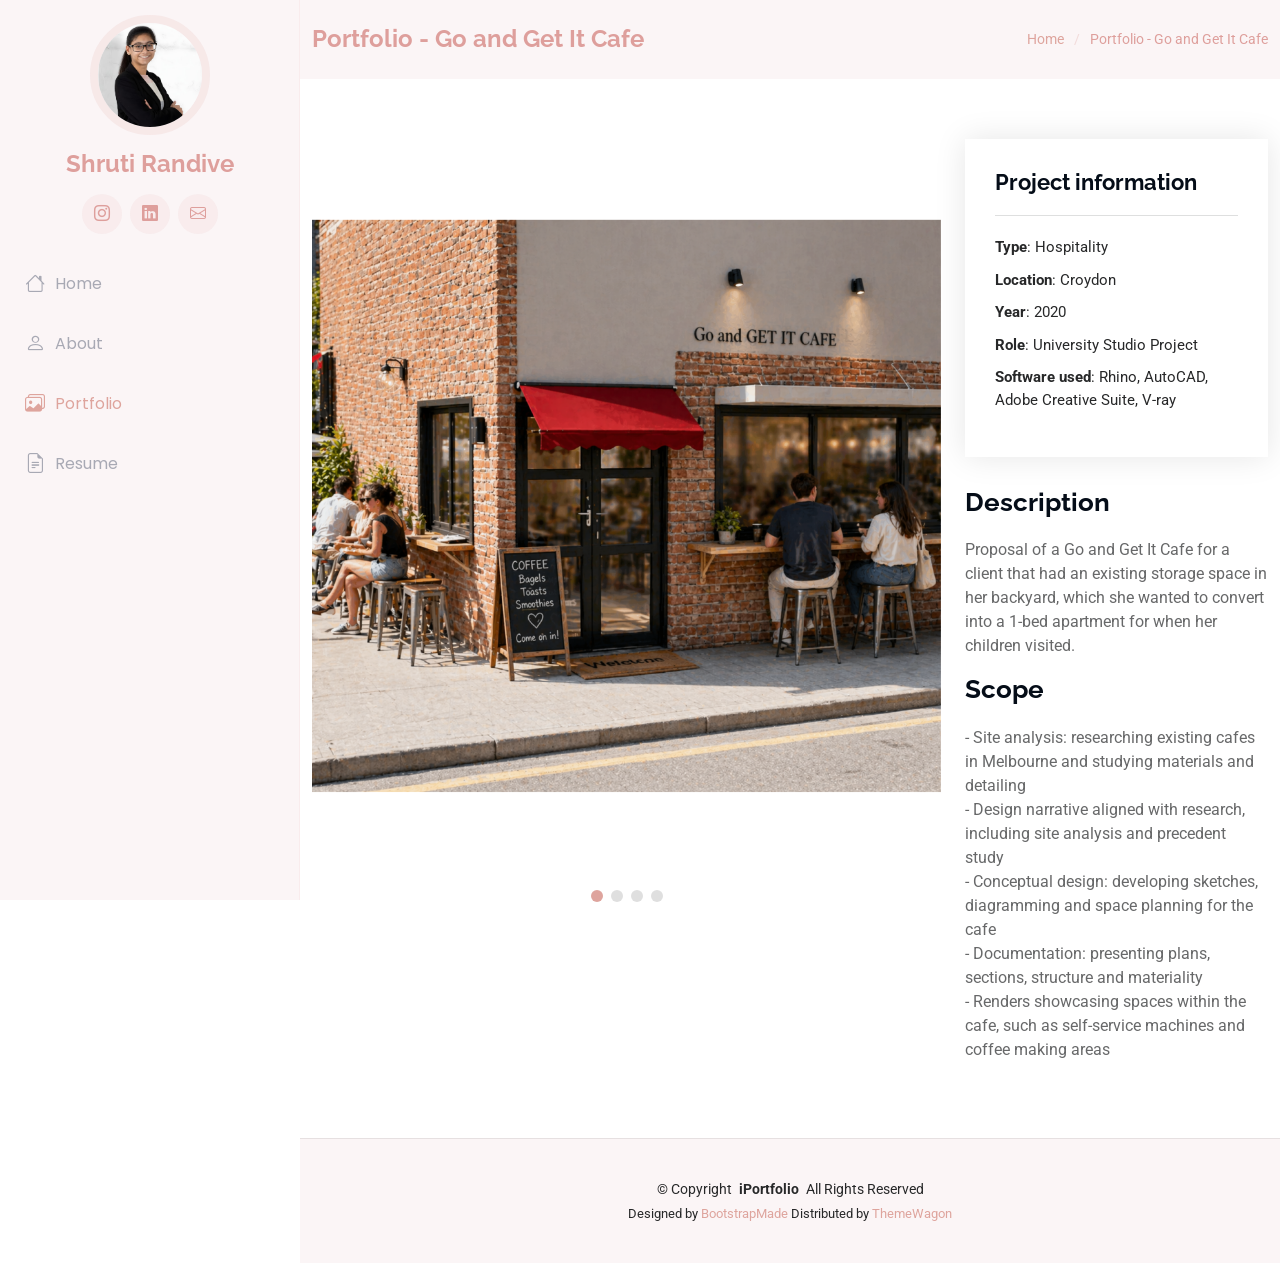
==== commit 9214b586: "changing active on portfolio items" ====
--- a/portfolio-cafe.html
+++ b/portfolio-cafe.html
@@ -59,9 +59,9 @@
 
     <nav id="navmenu" class="navmenu">
       <ul>
-        <li><a href="index.html#hero" class="active"><i class="bi bi-house navicon"></i>Home</a></li>
+        <li><a href="index.html#hero"><i class="bi bi-house navicon"></i>Home</a></li>
         <li><a href="index.html#about"><i class="bi bi-person navicon"></i> About</a></li>
-        <li><a href="index.html#portfolio"><i class="bi bi-images navicon"></i> Portfolio</a></li>
+        <li><a href="index.html#portfolio" class="active"><i class="bi bi-images navicon"></i> Portfolio</a></li>
         <li><a href="index.html#resume"><i class="bi bi-file-earmark-text navicon"></i> Resume</a></li>
       </ul>
     </nav>
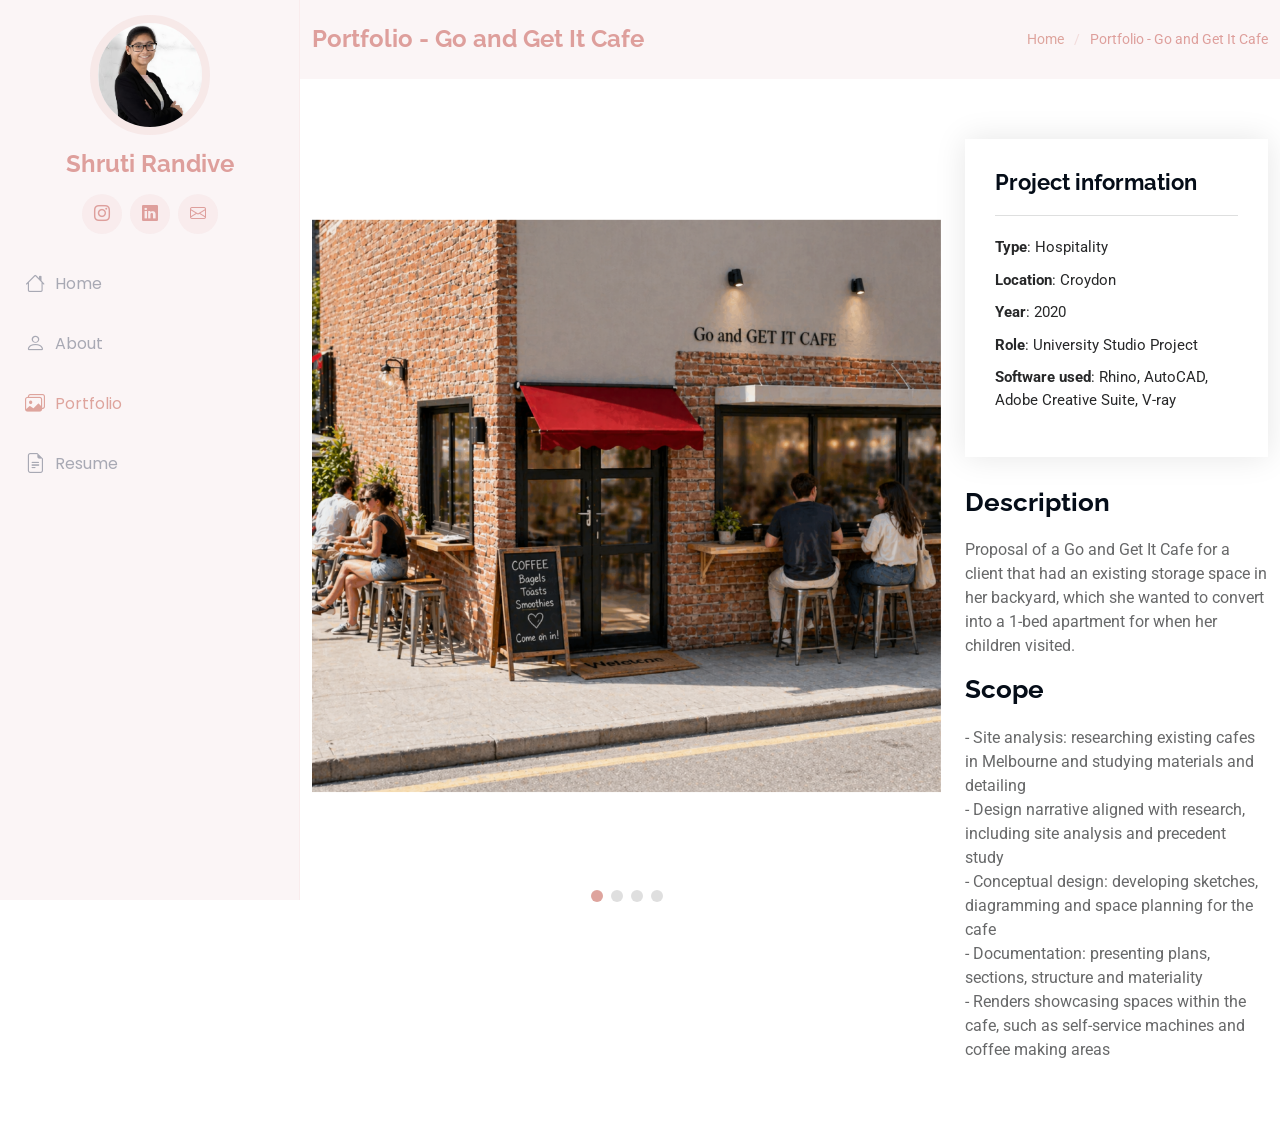
==== commit d1c332be: "tweaks and changes" ====
--- a/portfolio-cafe.html
+++ b/portfolio-cafe.html
@@ -172,23 +172,6 @@
 
   </main>
 
-  <footer id="footer" class="footer position-relative light-background">
-
-    <div class="container">
-      <div class="copyright text-center ">
-        <p>© <span>Copyright</span> <strong class="px-1 sitename">iPortfolio</strong> <span>All Rights Reserved</span></p>
-      </div>
-      <div class="credits">
-        <!-- All the links in the footer should remain intact. -->
-        <!-- You can delete the links only if you've purchased the pro version. -->
-        <!-- Licensing information: https://bootstrapmade.com/license/ -->
-        <!-- Purchase the pro version with working PHP/AJAX contact form: [buy-url] -->
-        Designed by <a href="https://bootstrapmade.com/">BootstrapMade</a> Distributed by <a href="https://themewagon.com">ThemeWagon</a>
-      </div>
-    </div>
-
-  </footer>
-
   <!-- Scroll Top -->
   <a href="#" id="scroll-top" class="scroll-top d-flex align-items-center justify-content-center"><i class="bi bi-arrow-up-short"></i></a>
 
